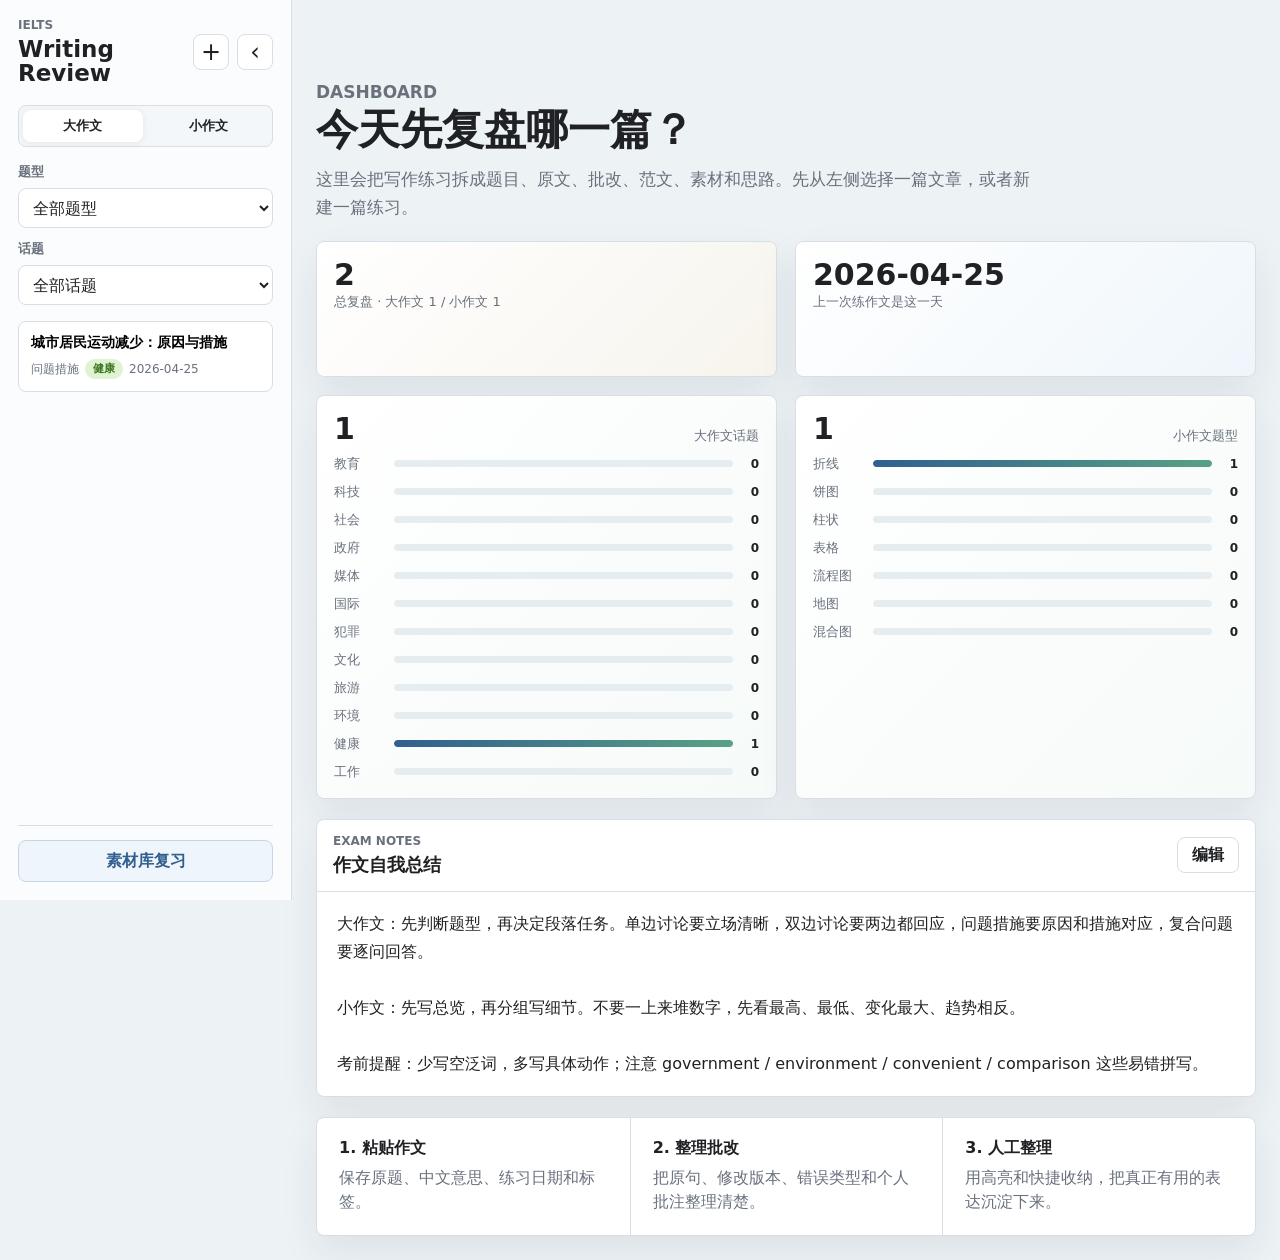
==== index.html @ 43c7cd9e "Initial IELTS writing review app" ====
<!doctype html>
<html lang="zh-CN">
  <head>
    <meta charset="UTF-8" />
    <meta name="viewport" content="width=device-width, initial-scale=1.0" />
    <title>IELTS Writing Review</title>
    <link rel="stylesheet" href="styles.css" />
  </head>
  <body>
    <div class="app-shell" id="appShell">
      <aside class="sidebar" aria-label="作文目录">
        <div class="brand">
          <div class="brand-copy">
            <p class="eyebrow">IELTS</p>
            <h1>Writing Review</h1>
          </div>
          <div class="brand-actions">
            <button class="icon-button" id="newEntryBtn" title="新建复盘" aria-label="新建复盘">+</button>
            <button class="collapse-button" id="collapseBtn" title="收起目录" aria-label="收起目录">‹</button>
          </div>
        </div>

        <div class="sidebar-content">
          <div class="mode-tabs" role="tablist" aria-label="作文类型">
            <button class="mode-tab active" data-mode="task2">大作文</button>
            <button class="mode-tab" data-mode="task1">小作文</button>
          </div>

          <div class="filter-grid">
            <label class="field compact">
              <span>题型</span>
              <select id="typeFilter"></select>
            </label>
            <label class="field compact topic-filter-field" id="topicFilterField">
              <span>话题</span>
              <select id="topicFilter"></select>
            </label>
          </div>

          <div class="entry-list" id="entryList"></div>

          <div class="sidebar-footer">
            <button class="library-entry-button" id="openLibraryBtn">素材库复习</button>
          </div>
        </div>
      </aside>

      <main class="workspace">
        <section class="welcome-view" id="welcomeView">
          <div class="welcome-copy">
            <p class="eyebrow">Dashboard</p>
            <h2>今天先复盘哪一篇？</h2>
            <p>
              这里会把写作练习拆成题目、原文、批改、范文、素材和思路。先从左侧选择一篇文章，或者新建一篇练习。
            </p>
          </div>

          <div class="metric-grid" id="metricGrid"></div>

          <section class="panel exam-summary">
            <div class="panel-header">
              <div>
                <p class="eyebrow">Exam Notes</p>
                <h2>作文自我总结</h2>
              </div>
              <div class="topbar-actions">
                <button class="secondary-button" id="editSummaryBtn">编辑</button>
                <button class="primary-button hidden" id="saveSummaryBtn">保存</button>
              </div>
            </div>
            <div class="summary-display" id="summaryDisplay"></div>
            <textarea class="summary-editor hidden" id="summaryEditor"></textarea>
          </section>

          <div class="workflow-strip">
            <div>
              <strong>1. 粘贴作文</strong>
              <span>保存原题、中文意思、练习日期和标签。</span>
            </div>
            <div>
              <strong>2. 整理批改</strong>
              <span>把原句、修改版本、错误类型和个人批注整理清楚。</span>
            </div>
            <div>
              <strong>3. 人工整理</strong>
              <span>用高亮和快捷收纳，把真正有用的表达沉淀下来。</span>
            </div>
          </div>
        </section>

        <section class="library-view hidden" id="libraryView">
          <header class="topbar">
            <div>
              <p class="eyebrow">Review Bank</p>
              <h2 class="library-title">素材库复习</h2>
            </div>
            <button class="secondary-button" id="libraryHomeBtn">返回首页</button>
          </header>

          <section class="library-control-panel">
            <div class="mode-tabs library-mode-tabs" role="tablist" aria-label="素材库类型">
              <button class="mode-tab active" data-library-mode="task2">大作文</button>
              <button class="mode-tab" data-library-mode="task1">小作文</button>
            </div>
            <label class="field">
              <span id="libraryGroupLabel">话题</span>
              <select id="libraryGroupSelect"></select>
            </label>
          </section>

          <div class="library-bank-tabs note-tabs" id="libraryBankTabs" role="tablist" aria-label="素材库分类"></div>
          <div class="library-content" id="libraryContent"></div>
          <div class="library-pagination" id="libraryPagination"></div>
        </section>

        <section class="detail-view hidden" id="detailView">
          <header class="topbar">
            <div>
              <p class="eyebrow" id="entryModeLabel">大作文复盘</p>
              <input id="entryTitle" class="title-input" aria-label="作文标题" />
            </div>
            <div class="topbar-actions">
              <button class="secondary-button" id="backHomeBtn">首页</button>
              <button class="remove-button" id="deleteEntryBtn">删除记录</button>
            </div>
          </header>

          <section class="panel prompt-card" id="promptCard">
            <div class="prompt-left">
              <label class="field">
                <span>作文原题</span>
                <textarea id="promptText" rows="3"></textarea>
              </label>
              <label class="field">
                <span>题目意思（中文）</span>
                <textarea id="meaningText" rows="3"></textarea>
              </label>
              <div class="meta-row">
                <label class="field">
                  <span>题型</span>
                  <select id="essayType"></select>
                </label>
                <label class="field">
                  <span>练习日期</span>
                  <input id="practiceDate" type="date" />
                </label>
                <label class="field topic-field" id="topicField">
                  <span>话题标签</span>
                  <select id="topicSelect"></select>
                </label>
              </div>
            </div>
            <div class="prompt-right">
              <div class="task-image-field hidden" id="taskImageField">
                <div class="image-field-header">
                  <span>题目图片</span>
                  <label class="secondary-button image-upload-button">
                    上传截图
                    <input id="taskImageInput" type="file" accept="image/*" />
                  </label>
                </div>
                <button class="image-preview empty" id="taskImagePreview" type="button">暂无图片</button>
                <button class="remove-button hidden" id="removeTaskImageBtn">移除图片</button>
              </div>
            </div>
          </section>

          <section class="review-grid">
            <article class="panel essay-panel">
              <div class="panel-header">
                <div>
                  <p class="eyebrow">Draft</p>
                  <h2>我的版本</h2>
                </div>
                <div class="panel-tools">
                  <label class="score-field">
                    <span>分数</span>
                    <select id="draftScore"></select>
                  </label>
                  <span class="count-pill" id="draftStats">0 words</span>
                </div>
              </div>
              <div id="draftEditor" class="rich-editor" contenteditable="true" spellcheck="false"></div>
            </article>

            <article class="panel essay-panel">
              <div class="panel-header">
                <div>
                  <p class="eyebrow">Model</p>
                  <h2>范文版本</h2>
                </div>
                <div class="panel-tools">
                  <label class="score-field">
                    <span>分数</span>
                    <select id="modelScore"></select>
                  </label>
                  <span class="count-pill" id="modelStats">0 words</span>
                </div>
              </div>
              <div id="modelEditor" class="rich-editor" contenteditable="true" spellcheck="false"></div>
            </article>
          </section>
          <div class="highlight-legend" id="highlightLegend"></div>

          <section class="analysis-grid">
            <article class="panel corrections-panel">
              <details open>
                <summary>
                  <span>
                    <em class="eyebrow">Corrections</em>
                    <strong>错误标注</strong>
                  </span>
                  <button class="secondary-button" id="addCorrectionBtn">添加</button>
                </summary>
                <div class="correction-list" id="correctionList"></div>
              </details>
            </article>

            <article class="panel language-panel">
              <details open>
                <summary>
                  <span>
                    <em class="eyebrow">Language Bank</em>
                    <strong>素材沉淀</strong>
                  </span>
                </summary>
                <div class="note-tabs" id="detailBankTabs" role="tablist" aria-label="素材分类"></div>
                <textarea id="bankText" class="notes-textarea"></textarea>
              </details>
            </article>

            <article class="panel thinking-panel">
              <details>
                <summary>
                  <span>
                    <em class="eyebrow">Thinking</em>
                    <strong>思路与结构</strong>
                  </span>
                </summary>
                <div class="analysis-fields">
                  <label class="field">
                    <span id="thinkingPrimaryLabel">整体思路</span>
                    <textarea id="stanceText" rows="3"></textarea>
                  </label>
                  <label class="field">
                    <span id="thinkingSecondaryLabel">论点与论据</span>
                    <textarea id="argumentsText" rows="7"></textarea>
                  </label>
                </div>
              </details>
            </article>
          </section>
        </section>
      </main>
    </div>

    <div class="image-modal hidden" id="imageModal" aria-label="题目图片预览">
      <button class="image-modal-close" id="imageModalClose" aria-label="关闭图片预览">×</button>
      <img id="imageModalImg" alt="题目图片放大预览" />
    </div>

    <div class="selection-toolbar hidden" id="selectionToolbar" aria-label="选中文本快捷操作">
      <div class="toolbar-group">
        <button data-highlight="#fff0a6">黄色高亮</button>
        <button data-highlight="#ffd8d2">红色高亮</button>
        <button data-highlight="#d9ecff">蓝色高亮</button>
        <button data-highlight="#dff5e8">绿色高亮</button>
        <button data-clear-highlight>清除高亮</button>
      </div>
      <div class="toolbar-group submenu-wrap">
        <button>加入错误标注 ›</button>
        <div class="submenu">
          <button data-add-correction="source">原句/问题</button>
          <button data-add-correction="fix">修改建议</button>
          <button data-add-correction="comment">个人批注</button>
        </div>
      </div>
      <div class="toolbar-group submenu-wrap">
        <button>加入素材沉淀 ›</button>
        <div class="submenu" id="bankSubmenu"></div>
      </div>
    </div>

    <template id="correctionTemplate">
      <article class="correction-item">
        <label>
          <span>原句/问题</span>
          <textarea data-correction="source" rows="2"></textarea>
        </label>
        <label>
          <span>修改建议</span>
          <textarea data-correction="fix" rows="2"></textarea>
        </label>
        <label>
          <span>个人批注</span>
          <textarea data-correction="comment" rows="2"></textarea>
        </label>
        <label>
          <span>问题类型</span>
          <select data-correction="kind">
            <option>语法</option>
            <option>词汇</option>
            <option>搭配</option>
            <option>逻辑</option>
            <option>衔接</option>
            <option>任务回应</option>
            <option>其他</option>
          </select>
        </label>
        <button class="remove-button" data-remove-correction>删除</button>
      </article>
    </template>

    <script src="app.js"></script>
  </body>
</html>
---- styles.css ----
:root {
  --ink: #202124;
  --muted: #69717d;
  --line: #d8dee6;
  --panel: #ffffff;
  --soft: #f4f7f9;
  --blue: #315f8f;
  --green: #2e7a62;
  --red: #ad5149;
  --amber: #c18625;
  --shadow: 0 16px 38px rgba(30, 39, 48, 0.08);
}

* {
  box-sizing: border-box;
}

body {
  margin: 0;
  min-height: 100vh;
  color: var(--ink);
  font-family: Inter, ui-sans-serif, system-ui, -apple-system, BlinkMacSystemFont, "Segoe UI", sans-serif;
  background: #edf2f5;
}

button,
input,
textarea,
select {
  font: inherit;
}

button {
  cursor: pointer;
}

.hidden {
  display: none !important;
}

.app-shell {
  display: grid;
  grid-template-columns: 292px minmax(0, 1fr);
  min-height: 100vh;
}

.app-shell.sidebar-collapsed {
  grid-template-columns: 64px minmax(0, 1fr);
}

.sidebar {
  display: flex;
  flex-direction: column;
  position: sticky;
  top: 0;
  height: 100vh;
  padding: 18px;
  overflow-y: auto;
  border-right: 1px solid var(--line);
  background: #fbfcfd;
}

.sidebar-content {
  display: flex;
  flex: 1;
  flex-direction: column;
  min-height: 0;
}

.app-shell.sidebar-collapsed .sidebar {
  padding: 14px 10px;
}

.app-shell.sidebar-collapsed .brand-copy,
.app-shell.sidebar-collapsed .sidebar-content,
.app-shell.sidebar-collapsed .icon-button {
  display: none;
}

.workspace {
  min-width: 0;
  padding: 24px;
}

.brand,
.topbar,
.panel-header,
.topbar-actions,
summary {
  display: flex;
  align-items: center;
  justify-content: space-between;
  gap: 14px;
}

.brand {
  margin-bottom: 20px;
}

.brand-actions {
  display: flex;
  gap: 8px;
  align-items: center;
}

.brand h1,
.welcome-copy h2,
.panel h2 {
  margin: 0;
}

.brand h1 {
  font-size: 23px;
  line-height: 1.05;
}

.eyebrow {
  display: block;
  margin: 0 0 5px;
  color: var(--muted);
  font-size: 12px;
  font-style: normal;
  font-weight: 760;
  letter-spacing: 0;
  text-transform: uppercase;
}

.collapse-button,
.icon-button,
.primary-button,
.secondary-button,
.remove-button,
.mode-tab,
.segment,
.note-tab,
.selection-toolbar button {
  min-height: 36px;
  border: 1px solid var(--line);
  border-radius: 8px;
  background: #fff;
  color: var(--ink);
}

.collapse-button,
.icon-button {
  width: 36px;
  flex: 0 0 36px;
  font-size: 24px;
  line-height: 1;
}

.primary-button {
  padding: 0 18px;
  border-color: var(--blue);
  background: var(--blue);
  color: #fff;
  font-weight: 720;
}

.secondary-button,
.remove-button {
  padding: 0 14px;
  font-weight: 680;
}

.remove-button {
  border-color: #ebcac6;
  color: var(--red);
}

.mode-tabs,
.note-tabs {
  display: grid;
  gap: 6px;
  padding: 4px;
  border: 1px solid var(--line);
  border-radius: 8px;
  background: var(--soft);
}

.mode-tabs {
  grid-template-columns: 1fr 1fr;
  margin-bottom: 16px;
}

.note-tabs {
  grid-template-columns: repeat(3, minmax(0, 1fr));
  margin: 14px;
}

.mode-tab,
.note-tab,
.segment {
  border: 0;
  min-height: 32px;
  background: transparent;
  font-size: 13px;
  font-weight: 740;
}

.mode-tab.active,
.note-tab.active,
.segment.active {
  background: #fff;
  box-shadow: 0 1px 6px rgba(32, 33, 36, 0.08);
}

.filter-grid {
  display: grid;
  grid-template-columns: 1fr;
  gap: 12px;
  margin-bottom: 16px;
}

.field {
  display: grid;
  gap: 7px;
}

.field span,
.correction-item span {
  color: var(--muted);
  font-size: 13px;
  font-weight: 720;
}

input,
textarea,
select {
  width: 100%;
  border: 1px solid var(--line);
  border-radius: 8px;
  background: #fff;
  color: var(--ink);
  outline: none;
}

input:focus,
textarea:focus,
select:focus,
.rich-editor:focus {
  border-color: var(--blue);
  box-shadow: 0 0 0 3px rgba(49, 95, 143, 0.12);
}

input,
select {
  height: 40px;
  padding: 0 10px;
}

textarea {
  padding: 11px 12px;
  resize: vertical;
  line-height: 1.55;
}

.entry-list {
  display: grid;
  gap: 10px;
  align-content: start;
  flex: 1;
  min-height: 0;
  overflow: auto;
}

.entry-card {
  width: 100%;
  padding: 12px;
  border: 1px solid var(--line);
  border-radius: 8px;
  background: #fff;
  text-align: left;
}

.entry-card.active {
  border-color: var(--blue);
  box-shadow: 0 0 0 3px rgba(49, 95, 143, 0.12);
}

.entry-card strong {
  display: block;
  margin-bottom: 7px;
  font-size: 14px;
}

.entry-meta {
  display: flex;
  align-items: center;
  flex-wrap: wrap;
  gap: 6px;
  color: var(--muted);
  font-size: 12px;
  line-height: 1.45;
}

.entry-meta em {
  font-style: normal;
}

.mini-tag {
  display: inline-flex;
  align-items: center;
  min-height: 20px;
  padding: 1px 8px;
  border-radius: 999px;
  font-size: 11px;
  font-weight: 760;
}

.sidebar-footer {
  margin-top: 16px;
  padding-top: 14px;
  border-top: 1px solid var(--line);
}

.library-entry-button {
  width: 100%;
  min-height: 42px;
  border: 1px solid #c7d6e6;
  border-radius: 8px;
  background: #eef5fb;
  color: var(--blue);
  font-weight: 760;
}

.welcome-view {
  display: grid;
  gap: 20px;
  max-width: 1080px;
  margin: 0 auto;
  padding-top: 42px;
}

.welcome-copy {
  max-width: 720px;
}

.welcome-copy h2 {
  font-size: 42px;
  line-height: 1.12;
}

.welcome-copy p {
  margin: 12px 0 0;
  color: var(--muted);
  font-size: 17px;
  line-height: 1.65;
}

.metric-grid {
  display: grid;
  grid-template-columns: 1fr 1fr;
  gap: 18px;
}

.metric-card,
.workflow-strip {
  border: 1px solid var(--line);
  border-radius: 8px;
  background: #fff;
  box-shadow: var(--shadow);
}

.metric-card {
  padding: 17px;
  min-height: 136px;
}

.distribution-card {
  display: grid;
  gap: 10px;
  align-content: start;
  min-height: 268px;
  background: linear-gradient(135deg, #ffffff 0%, #f6faf9 100%);
}

.overview-card {
  background: linear-gradient(135deg, #ffffff 0%, #f7f4ed 100%);
}

.streak-card {
  background: linear-gradient(135deg, #ffffff 0%, #eff6fb 100%);
}

.metric-card strong {
  display: block;
  font-size: 30px;
  line-height: 1.05;
}

.metric-card span {
  color: var(--muted);
  font-size: 13px;
}

.metric-card-head {
  display: flex;
  align-items: end;
  justify-content: space-between;
  gap: 12px;
}

.dist-row {
  display: grid;
  grid-template-columns: 52px minmax(0, 1fr) 18px;
  gap: 8px;
  align-items: center;
  font-size: 12px;
  color: var(--muted);
}

.dist-row b {
  color: var(--ink);
  text-align: right;
}

.dist-bar {
  height: 7px;
  border-radius: 999px;
  background: #e6edf1;
  overflow: hidden;
}

.dist-bar i {
  display: block;
  height: 100%;
  border-radius: inherit;
  background: linear-gradient(90deg, #315f8f, #58a184);
}

.empty-hint {
  margin: 0;
  color: var(--muted);
  font-size: 13px;
}

.exam-summary {
  overflow: hidden;
}

.summary-display {
  min-height: 170px;
  max-height: 300px;
  overflow: auto;
  padding: 18px 20px;
  color: var(--ink);
  line-height: 1.75;
  white-space: pre-wrap;
}

.summary-editor {
  min-height: 220px;
  max-height: 320px;
  border: 0;
  border-top: 1px solid var(--line);
  border-radius: 0;
  overflow: auto;
}

.library-view {
  display: grid;
  gap: 16px;
  max-width: 1180px;
  margin: 0 auto;
}

.library-title {
  margin: 0;
  font-size: 34px;
}

.library-control-panel {
  display: grid;
  grid-template-columns: 260px minmax(220px, 320px);
  gap: 14px;
  align-items: end;
  padding: 14px;
  border: 1px solid var(--line);
  border-radius: 8px;
  background: #fff;
  box-shadow: var(--shadow);
}

.library-mode-tabs {
  margin: 0;
}

.library-bank-tabs {
  margin: 0;
  box-shadow: var(--shadow);
}

.library-content {
  display: grid;
  gap: 18px;
}

.library-card-grid {
  display: grid;
  grid-template-columns: repeat(2, minmax(0, 1fr));
  gap: 14px;
}

.library-card {
  display: grid;
  gap: 12px;
  padding: 16px;
  border: 1px solid var(--line);
  border-radius: 8px;
  background: #fff;
  box-shadow: var(--shadow);
}

.library-card-head {
  display: flex;
  align-items: flex-start;
  justify-content: space-between;
  gap: 12px;
}

.library-card-title {
  display: flex;
  align-items: center;
  flex-wrap: wrap;
  gap: 8px;
  min-width: 0;
}

.library-card-title strong {
  min-width: 0;
}

.library-tag {
  display: inline-flex;
  align-items: center;
  min-height: 24px;
  padding: 2px 10px;
  border-radius: 999px;
  background: #edf4ef;
  color: #3f715e;
  font-size: 12px;
  font-weight: 700;
}

.tag-tone-0 {
  background: #d9f0e5;
  color: #1f6b4d;
}

.tag-tone-1 {
  background: #dfe9ff;
  color: #275ba7;
}

.tag-tone-2 {
  background: #f1ddff;
  color: #6b3291;
}

.tag-tone-3 {
  background: #ffe3c6;
  color: #96540f;
}

.tag-tone-4 {
  background: #ffdcdc;
  color: #9a3737;
}

.tag-tone-5 {
  background: #d5eef8;
  color: #24718c;
}

.tag-tone-6 {
  background: #edf2c7;
  color: #6a761d;
}

.tag-tone-7 {
  background: #eadfda;
  color: #76513f;
}

.tag-tone-8 {
  background: #dff0ff;
  color: #225f9f;
}

.tag-tone-9 {
  background: #ffe0ef;
  color: #983b68;
}

.tag-tone-10 {
  background: #ddf3d2;
  color: #3c751f;
}

.tag-tone-11 {
  background: #f8e8b8;
  color: #866416;
}

.library-date {
  flex: 0 0 auto;
  color: var(--muted);
  font-size: 12px;
}

.library-card pre {
  max-height: 190px;
  overflow: auto;
  margin: 0;
  color: var(--ink);
  font: inherit;
  line-height: 1.65;
  white-space: pre-wrap;
}

.library-pagination {
  display: flex;
  justify-content: center;
  align-items: center;
  gap: 12px;
  min-height: 42px;
  color: var(--muted);
  font-size: 13px;
}

.library-pagination button:disabled {
  cursor: not-allowed;
  opacity: 0.45;
}

.empty-library {
  padding: 40px;
  border: 1px dashed var(--line);
  border-radius: 8px;
  background: #fff;
  color: var(--muted);
  text-align: center;
}

.workflow-strip {
  display: grid;
  grid-template-columns: repeat(3, minmax(0, 1fr));
  justify-items: stretch;
}

.workflow-strip div {
  display: grid;
  align-content: start;
  min-height: 112px;
  padding: 20px 22px;
  border-left: 1px solid var(--line);
}

.workflow-strip div:first-child {
  border-left: 0;
}

.workflow-strip strong,
.workflow-strip span {
  display: block;
}

.workflow-strip span {
  margin: 7px 0 0;
  color: var(--muted);
  line-height: 1.55;
}

.topbar {
  display: grid;
  grid-template-columns: minmax(0, 1fr) auto;
  margin-bottom: 18px;
}

.topbar > div:first-child {
  min-width: 0;
}

.title-input {
  width: min(100%, 920px);
  min-height: 48px;
  padding: 0;
  border: 0;
  border-radius: 0;
  background: transparent;
  font-size: 30px;
  font-weight: 780;
  text-overflow: ellipsis;
}

.title-input:focus {
  box-shadow: none;
}

.panel {
  border: 1px solid var(--line);
  border-radius: 8px;
  background: var(--panel);
  box-shadow: var(--shadow);
}

.prompt-card {
  display: grid;
  grid-template-columns: minmax(0, 1.15fr) minmax(260px, 0.85fr);
  gap: clamp(24px, 4vw, 72px);
  padding: 16px;
  margin-bottom: 16px;
  justify-items: stretch;
}

.prompt-left {
  display: grid;
  gap: 14px;
  min-width: 0;
}

.prompt-right {
  display: grid;
  align-content: start;
  gap: 14px;
  min-width: 0;
}

.task2-layout {
  grid-template-columns: 1fr;
}

.task2-layout .prompt-right {
  display: none;
}

.meta-row {
  display: grid;
  grid-template-columns: repeat(3, minmax(0, 1fr));
  gap: 14px;
}

.task1-layout {
  grid-template-columns: minmax(0, 0.95fr) minmax(320px, 1.05fr);
}

.task1-layout .meta-row {
  grid-template-columns: minmax(0, 1fr) minmax(0, 1fr);
}

.task-image-field {
  display: grid;
  gap: 10px;
}

.image-field-header {
  display: flex;
  align-items: center;
  justify-content: space-between;
  gap: 12px;
  color: var(--muted);
  font-size: 13px;
  font-weight: 720;
}

.image-upload-button {
  display: inline-grid;
  place-items: center;
}

.image-upload-button input {
  display: none;
}

.image-preview {
  display: grid;
  place-items: center;
  min-height: 262px;
  border: 1px dashed var(--line);
  border-radius: 8px;
  background: #fbfcfd;
  color: var(--muted);
  overflow: hidden;
  width: 100%;
  padding: 0;
}

.image-preview:not(:disabled) {
  cursor: zoom-in;
}

.image-preview img {
  display: block;
  width: 100%;
  max-height: 360px;
  object-fit: contain;
  background: #fff;
}

.review-grid {
  display: grid;
  grid-template-columns: minmax(0, 1fr) minmax(0, 1fr);
  gap: 16px;
  margin-bottom: 16px;
}

.panel-header {
  display: flex;
  align-items: center;
  justify-content: space-between;
  gap: 14px;
  padding: 14px 16px;
  border-bottom: 1px solid var(--line);
}

.panel h2 {
  font-size: 18px;
}

.count-pill {
  padding: 5px 9px;
  border-radius: 999px;
  background: #edf7f2;
  color: var(--green);
  font-size: 12px;
  font-weight: 760;
}

.panel-tools {
  display: flex;
  align-items: center;
  justify-content: flex-end;
  gap: 9px;
  flex-wrap: wrap;
}

.score-field {
  display: inline-flex;
  align-items: center;
  gap: 6px;
  color: var(--muted);
  font-size: 12px;
  font-weight: 720;
}

.score-field select {
  min-height: 32px;
  width: 84px;
  padding: 4px 28px 4px 9px;
  font-size: 12px;
}

.rich-editor {
  min-height: 360px;
  max-height: 560px;
  overflow: auto;
  padding: 15px;
  border: 0;
  border-radius: 0 0 8px 8px;
  background: #fff;
  line-height: 1.7;
  outline: none;
  white-space: pre-wrap;
}

.highlight-legend {
  display: flex;
  flex-wrap: wrap;
  gap: 10px;
  align-items: center;
  margin: -4px 0 16px;
  padding: 10px 12px;
  border: 1px solid var(--line);
  border-radius: 8px;
  background: #fbfcfd;
}

.legend-item {
  display: grid;
  grid-template-columns: 16px minmax(110px, 160px);
  gap: 7px;
  align-items: center;
}

.legend-dot {
  width: 12px;
  height: 12px;
  border: 1px solid rgba(0, 0, 0, 0.12);
  border-radius: 999px;
}

.legend-item input {
  height: 30px;
  padding: 0 6px;
  border: 0;
  background: transparent;
  color: var(--muted);
  font-size: 12px;
  font-weight: 680;
}

details > summary {
  min-height: 64px;
  padding: 14px 16px;
  border-bottom: 1px solid var(--line);
  border-radius: 8px 8px 0 0;
  list-style: none;
  cursor: pointer;
}

details > summary::-webkit-details-marker {
  display: none;
}

summary strong {
  display: block;
  font-size: 18px;
}

.analysis-grid {
  display: grid;
  grid-template-columns: minmax(0, 1fr) minmax(0, 1fr);
  gap: 16px;
  align-items: start;
}

.analysis-grid > .panel details:not([open]) > summary {
  border-bottom: 0;
  border-radius: 8px;
}

.corrections-panel summary {
  background: #fff7ee;
}

.language-panel summary {
  background: #eff8f4;
}

.thinking-panel summary {
  background: #f1f6fb;
}

.corrections-panel {
  grid-column: 1 / -1;
}

.correction-list {
  display: grid;
  align-content: start;
  gap: 12px;
  padding: 14px;
  min-height: 300px;
  max-height: 560px;
  overflow: auto;
}

.correction-item {
  display: grid;
  grid-template-columns: minmax(0, 1.1fr) minmax(0, 1.1fr) minmax(0, 1.2fr) 150px auto;
  gap: 12px;
  align-items: start;
  padding: 12px;
  border: 1px solid var(--line);
  border-radius: 8px;
  background: #fbfcfc;
}

.correction-item label {
  display: grid;
  gap: 7px;
}

.correction-item label:nth-child(4),
.correction-item .remove-button {
  align-self: start;
}

.correction-item .remove-button {
  margin-top: 28px;
  height: 40px;
}

.correction-item textarea {
  min-height: 82px;
}

.notes-textarea {
  height: 405px;
  min-height: 405px;
  max-height: 405px;
  border: 0;
  border-top: 1px solid var(--line);
  border-radius: 0 0 8px 8px;
  resize: none;
  overflow: auto;
}

.analysis-fields {
  display: grid;
  gap: 10px;
  padding: 14px;
  height: 511px;
  align-content: start;
  overflow: hidden;
}

.analysis-fields .field {
  gap: 5px;
}

.analysis-fields textarea {
  height: 305px;
  min-height: 0;
  max-height: 305px;
  resize: none;
  overflow: auto;
}

.analysis-fields label:first-child textarea {
  height: 116px;
  min-height: 0;
  max-height: 116px;
}

.image-modal {
  position: fixed;
  inset: 0;
  z-index: 50;
  display: grid;
  place-items: center;
  padding: 36px;
  background: rgba(18, 24, 31, 0.72);
}

.image-modal img {
  max-width: min(1100px, 92vw);
  max-height: 88vh;
  border-radius: 8px;
  background: #fff;
  box-shadow: 0 24px 70px rgba(0, 0, 0, 0.32);
}

.image-modal-close {
  position: fixed;
  top: 18px;
  right: 22px;
  width: 42px;
  height: 42px;
  border: 1px solid rgba(255, 255, 255, 0.45);
  border-radius: 8px;
  background: rgba(255, 255, 255, 0.12);
  color: #fff;
  font-size: 30px;
  line-height: 1;
}

.selection-toolbar {
  position: fixed;
  z-index: 20;
  display: grid;
  gap: 8px;
  padding: 7px;
  width: 148px;
  border: 1px solid var(--line);
  border-radius: 8px;
  background: #fff;
  box-shadow: 0 14px 36px rgba(30, 39, 48, 0.18);
}

.selection-toolbar button {
  min-height: 30px;
  padding: 0 9px;
  font-size: 12px;
  font-weight: 720;
  text-align: left;
}

.toolbar-group {
  display: grid;
  gap: 5px;
}

.submenu-wrap {
  position: relative;
}

.submenu {
  position: absolute;
  left: calc(100% + 6px);
  top: 0;
  display: grid;
  min-width: 136px;
  gap: 5px;
  padding: 7px;
  border: 1px solid var(--line);
  border-radius: 8px;
  background: #fff;
  box-shadow: 0 14px 36px rgba(30, 39, 48, 0.18);
  opacity: 0;
  pointer-events: none;
  transform: translateX(-3px);
  transition: opacity 80ms ease, transform 80ms ease;
}

.submenu::before {
  content: "";
  position: absolute;
  top: 0;
  bottom: 0;
  left: -10px;
  width: 10px;
}

.submenu-wrap:hover .submenu,
.submenu-wrap:focus-within .submenu {
  opacity: 1;
  pointer-events: auto;
  transform: translateX(0);
}

@media (max-width: 1120px) {
  .library-control-panel,
  .library-card-grid,
  .workflow-strip,
  .prompt-card,
  .meta-row,
  .review-grid,
  .analysis-grid {
    grid-template-columns: 1fr;
  }

  .workflow-strip div {
    border-top: 1px solid var(--line);
    border-left: 0;
  }

  .workflow-strip div:first-child {
    border-top: 0;
  }
}

@media (max-width: 820px) {
  .metric-grid {
    grid-template-columns: 1fr;
  }
}

@media (max-width: 760px) {
  .app-shell,
  .app-shell.sidebar-collapsed {
    grid-template-columns: 1fr;
  }

  .sidebar {
    position: relative;
    height: auto;
    border-right: 0;
    border-bottom: 1px solid var(--line);
  }

  .workspace {
    padding: 16px;
  }

  .topbar,
  summary {
    align-items: stretch;
    flex-direction: column;
  }

  .topbar-actions {
    justify-content: flex-start;
  }

  .welcome-copy h2 {
    font-size: 30px;
  }

  .correction-item {
    grid-template-columns: 1fr;
  }
}
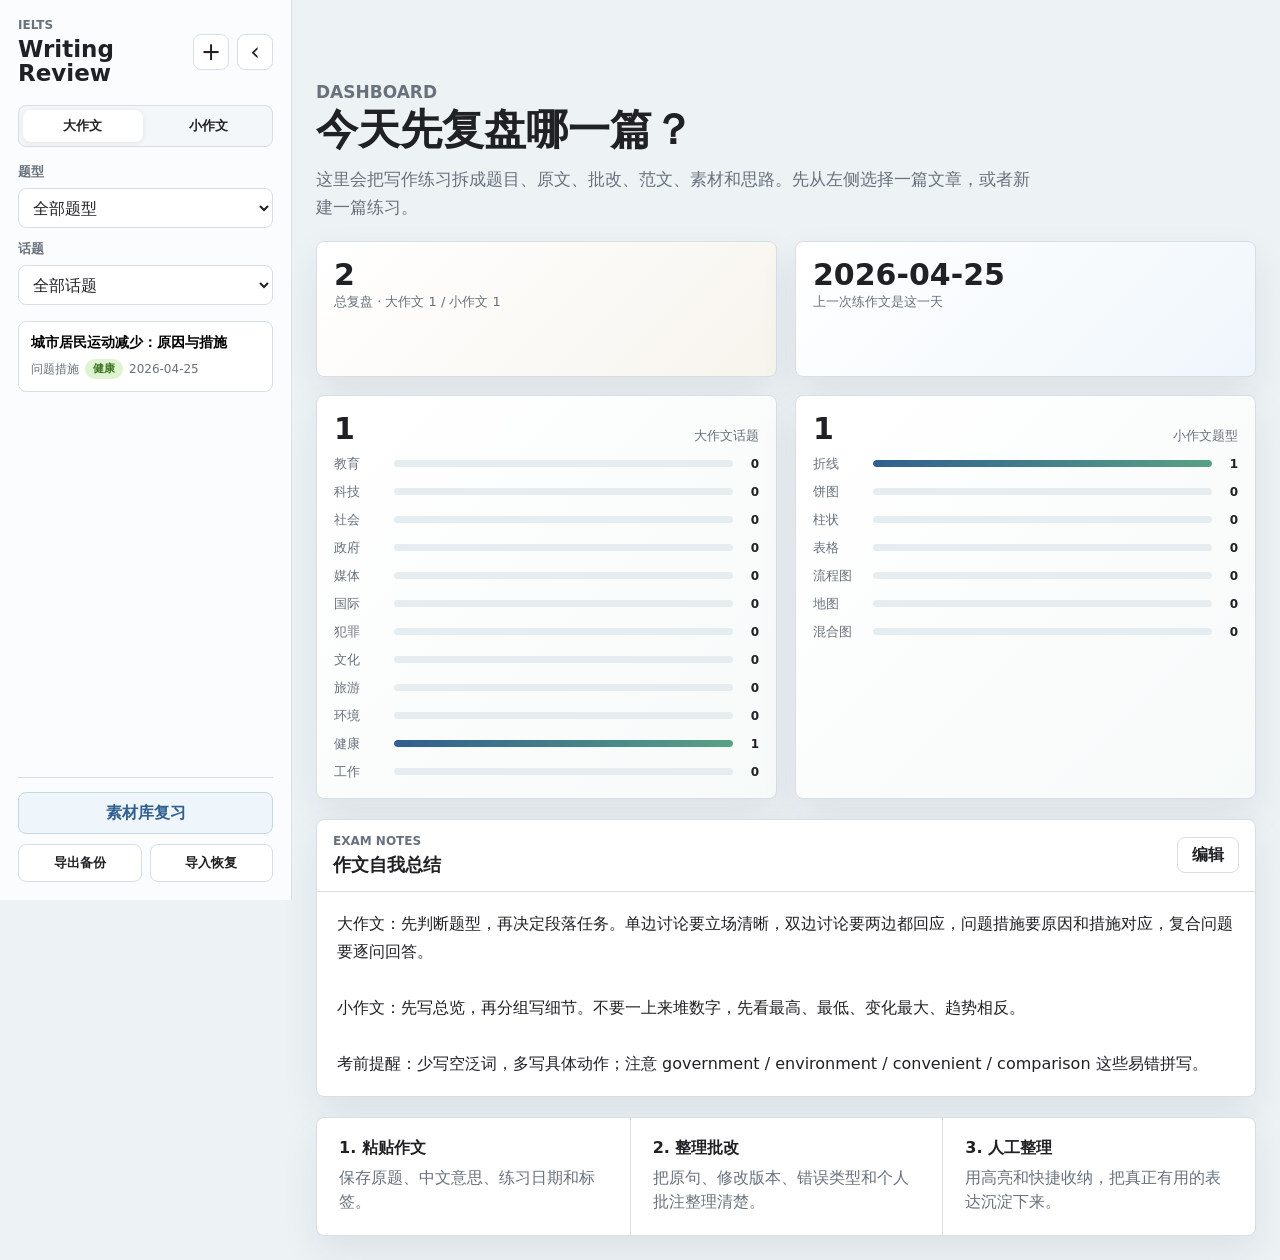
==== commit 15a8be3f: "Add import and export backup feature" ====
--- a/index.html
+++ b/index.html
@@ -41,6 +41,13 @@
 
           <div class="sidebar-footer">
             <button class="library-entry-button" id="openLibraryBtn">素材库复习</button>
+            <div class="backup-actions" aria-label="数据备份">
+              <button class="secondary-button" id="exportBackupBtn">导出备份</button>
+              <label class="secondary-button import-backup-button">
+                导入恢复
+                <input id="importBackupInput" type="file" accept="application/json,.json" />
+              </label>
+            </div>
           </div>
         </div>
       </aside>
--- a/styles.css
+++ b/styles.css
@@ -309,6 +309,8 @@
 }
 
 .sidebar-footer {
+  display: grid;
+  gap: 10px;
   margin-top: 16px;
   padding-top: 14px;
   border-top: 1px solid var(--line);
@@ -322,6 +324,26 @@
   background: #eef5fb;
   color: var(--blue);
   font-weight: 760;
+}
+
+.backup-actions {
+  display: grid;
+  grid-template-columns: 1fr 1fr;
+  gap: 8px;
+}
+
+.backup-actions .secondary-button,
+.import-backup-button {
+  display: inline-grid;
+  place-items: center;
+  width: 100%;
+  min-height: 38px;
+  padding: 0 8px;
+  font-size: 13px;
+}
+
+.import-backup-button input {
+  display: none;
 }
 
 .welcome-view {
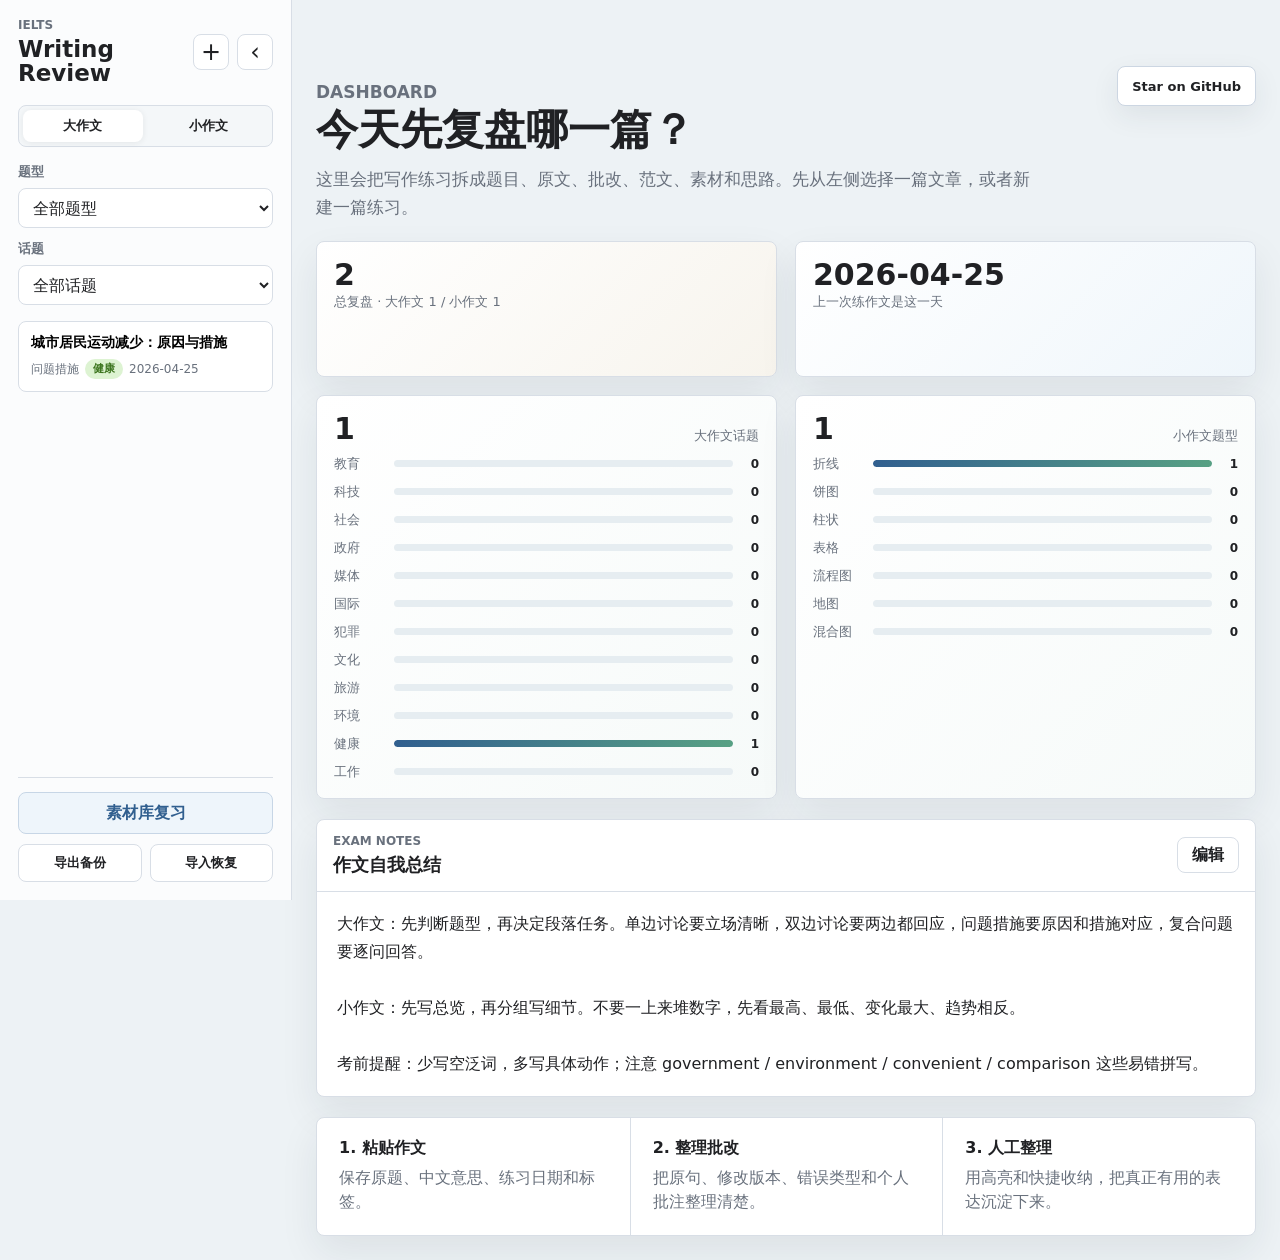
==== commit bc72907d: "Add Umami analytics" ====
--- a/index.html
+++ b/index.html
@@ -4,6 +4,7 @@
     <meta charset="UTF-8" />
     <meta name="viewport" content="width=device-width, initial-scale=1.0" />
     <title>IELTS Writing Review</title>
+    <script defer src="https://cloud.umami.is/script.js" data-website-id="b738fd49-31a0-478e-bd38-641fe0dc7ba7"></script>
     <link rel="stylesheet" href="styles.css" />
   </head>
   <body>
@@ -54,12 +55,22 @@
 
       <main class="workspace">
         <section class="welcome-view" id="welcomeView">
-          <div class="welcome-copy">
-            <p class="eyebrow">Dashboard</p>
-            <h2>今天先复盘哪一篇？</h2>
-            <p>
-              这里会把写作练习拆成题目、原文、批改、范文、素材和思路。先从左侧选择一篇文章，或者新建一篇练习。
-            </p>
+          <div class="welcome-head">
+            <div class="welcome-copy">
+              <p class="eyebrow">Dashboard</p>
+              <h2>今天先复盘哪一篇？</h2>
+              <p>
+                这里会把写作练习拆成题目、原文、批改、范文、素材和思路。先从左侧选择一篇文章，或者新建一篇练习。
+              </p>
+            </div>
+            <a
+              class="github-star-button"
+              href="https://github.com/pinksoso69/ielts-writing-review"
+              target="_blank"
+              rel="noreferrer"
+            >
+              Star on GitHub
+            </a>
           </div>
 
           <div class="metric-grid" id="metricGrid"></div>
--- a/styles.css
+++ b/styles.css
@@ -354,6 +354,13 @@
   padding-top: 42px;
 }
 
+.welcome-head {
+  display: flex;
+  align-items: flex-start;
+  justify-content: space-between;
+  gap: 18px;
+}
+
 .welcome-copy {
   max-width: 720px;
 }
@@ -368,6 +375,27 @@
   color: var(--muted);
   font-size: 17px;
   line-height: 1.65;
+}
+
+.github-star-button {
+  display: inline-grid;
+  place-items: center;
+  min-height: 40px;
+  flex: 0 0 auto;
+  padding: 0 14px;
+  border: 1px solid #ccd6e2;
+  border-radius: 8px;
+  background: #fff;
+  color: var(--ink);
+  font-size: 13px;
+  font-weight: 760;
+  text-decoration: none;
+  box-shadow: 0 10px 28px rgba(36, 48, 64, 0.08);
+}
+
+.github-star-button:hover {
+  border-color: #9fb4cb;
+  background: #f8fbfd;
 }
 
 .metric-grid {
@@ -1196,6 +1224,10 @@
     justify-content: flex-start;
   }
 
+  .welcome-head {
+    flex-direction: column;
+  }
+
   .welcome-copy h2 {
     font-size: 30px;
   }
